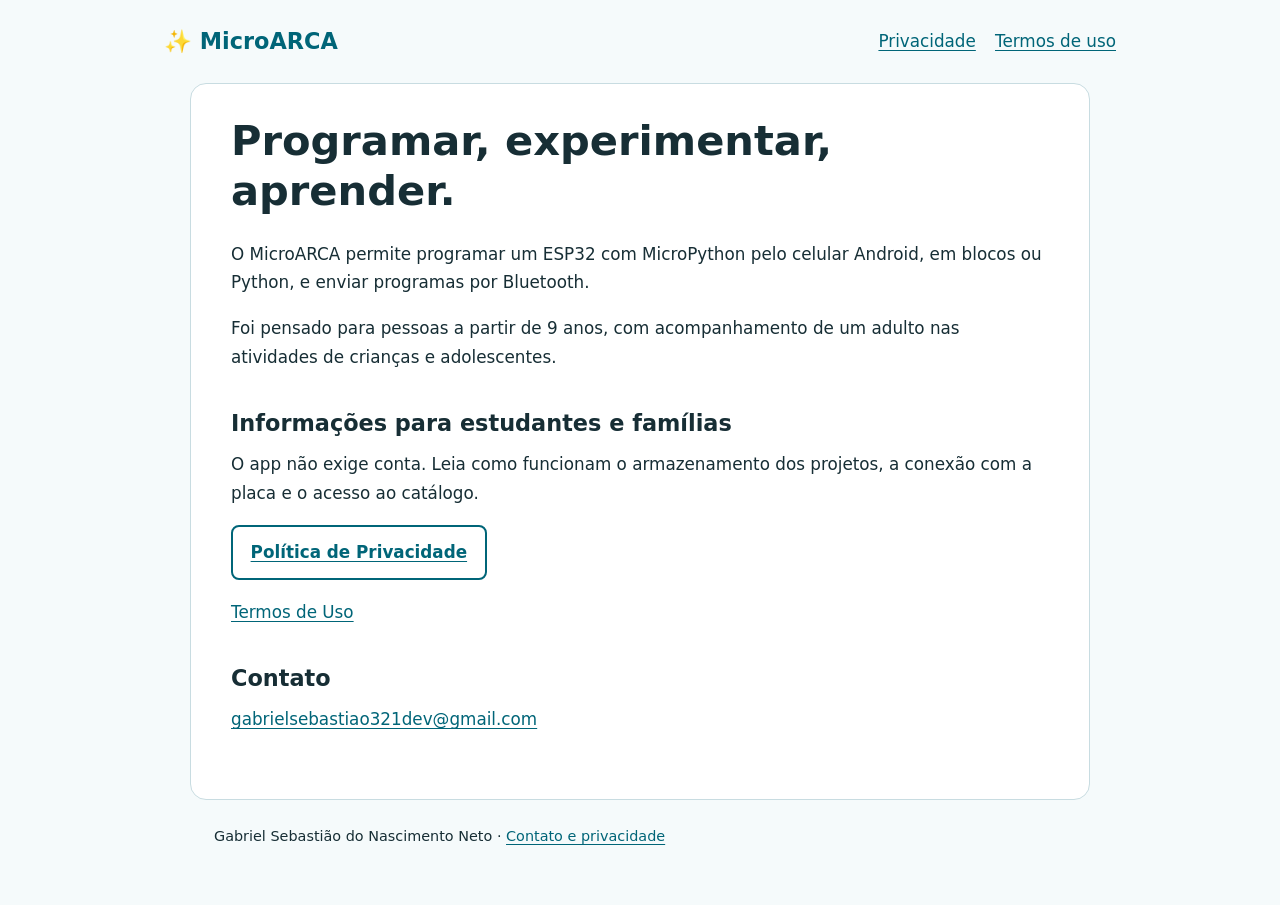
==== index.html @ bb189a87 "Publica" ====
<!doctype html>
<html lang="pt-BR"><head><meta charset="utf-8"><meta name="viewport" content="width=device-width,initial-scale=1">
<title>Projeto educacional — MicroARCA</title><meta name="description" content="Informações do projeto educacional MicroARCA.">
<link rel="stylesheet" href="./style.css"></head><body>
<header><a href="./index.html">✨ MicroARCA</a><nav aria-label="Documentos"><a href="./privacidade/">Privacidade</a><a href="./termos/">Termos de uso</a></nav></header>
<main><h1>Programar, experimentar, aprender.</h1>
<p>O MicroARCA permite programar um ESP32 com MicroPython pelo celular Android, em blocos ou Python, e enviar programas por Bluetooth.</p>
<p>Foi pensado para pessoas a partir de 9 anos, com acompanhamento de um adulto nas atividades de crianças e adolescentes.</p>
<h2>Informações para estudantes e famílias</h2><p>O app não exige conta. Leia como funcionam o armazenamento dos projetos, a conexão com a placa e o acesso ao catálogo.</p>
<p><a class="primary" href="privacidade/">Política de Privacidade</a></p><p><a href="termos/">Termos de Uso</a></p>
<h2>Contato</h2><p><a href="mailto:gabrielsebastiao321dev@gmail.com">gabrielsebastiao321dev@gmail.com</a></p></main><footer>Gabriel Sebastião do Nascimento Neto · <a href="mailto:gabrielsebastiao321dev@gmail.com">Contato e privacidade</a></footer></body></html>
---- style.css ----
:root{color-scheme:light dark;--bg:#f5fafb;--fg:#172e35;--card:#fff;--link:#006578;--line:#c8dce1}
*{box-sizing:border-box}body{margin:0;background:var(--bg);color:var(--fg);font:1.05rem/1.7 system-ui,sans-serif}
a{color:var(--link);text-underline-offset:.2em;overflow-wrap:anywhere}a:focus-visible{outline:3px solid #dc9500;outline-offset:4px}
header{max-width:1000px;margin:auto;padding:1.4rem 1.5rem;display:flex;gap:1rem;justify-content:space-between;align-items:center;flex-wrap:wrap}
header>a{font-size:1.4rem;font-weight:750;text-decoration:none}nav{display:flex;gap:1.2rem;flex-wrap:wrap}
main{max-width:900px;margin:0 auto;padding:2rem 2.5rem 3rem;background:var(--card);border:1px solid var(--line);border-radius:16px}
h1{font-size:clamp(1.8rem,5vw,2.6rem);line-height:1.2;margin:0 0 1.5rem}h2{font-size:1.4rem;line-height:1.35;margin:2.3rem 0 .75rem}p{margin:0 0 1.1rem}
footer{max-width:900px;margin:1.5rem auto;padding:0 1.5rem 2rem;font-size:.9rem}.primary{display:inline-block;padding:.7rem 1.1rem;border:2px solid var(--link);border-radius:8px;font-weight:650}
@media(max-width:600px){main{margin:0 .7rem;padding:1.5rem 1.1rem}header{padding:1rem}nav{gap:1rem}}
@media(prefers-color-scheme:dark){:root{--bg:#122026;--fg:#e0edf1;--card:#1c3038;--link:#70d9ec;--line:#3e5a66}}
@media print{header,footer{display:none}main{border:0;padding:0}body{background:#fff;color:#000}a{color:#000}}
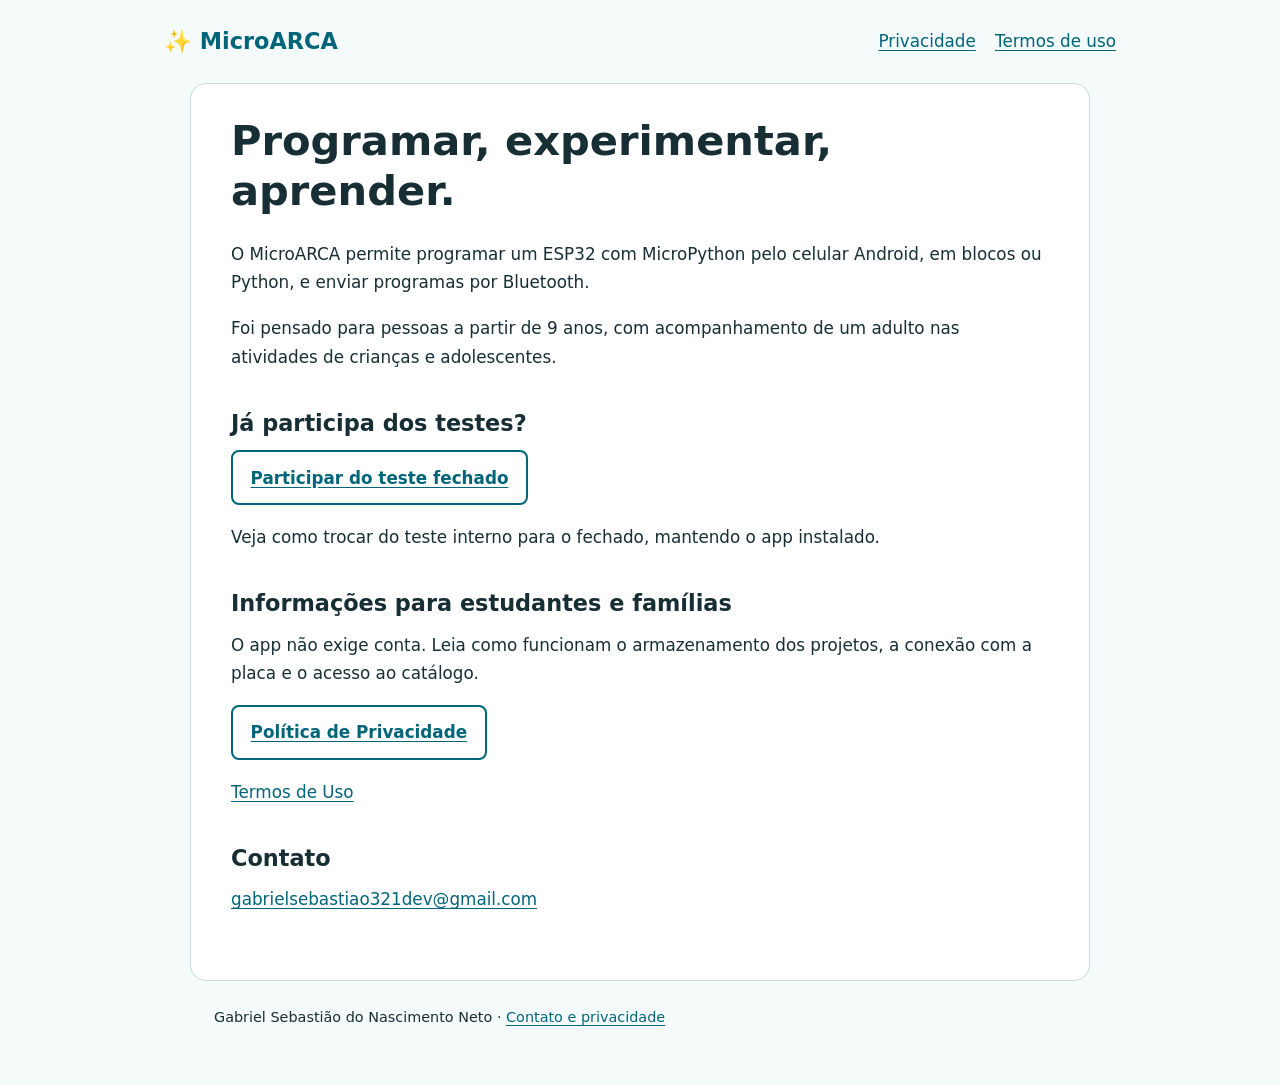
==== commit 029840b6: "Publica guia para participar do teste fechado" ====
--- a/index.html
+++ b/index.html
@@ -1,11 +1,12 @@
-<!doctype html>
-<html lang="pt-BR"><head><meta charset="utf-8"><meta name="viewport" content="width=device-width,initial-scale=1">
-<title>Projeto educacional — MicroARCA</title><meta name="description" content="Informações do projeto educacional MicroARCA.">
-<link rel="stylesheet" href="./style.css"></head><body>
-<header><a href="./index.html">✨ MicroARCA</a><nav aria-label="Documentos"><a href="./privacidade/">Privacidade</a><a href="./termos/">Termos de uso</a></nav></header>
-<main><h1>Programar, experimentar, aprender.</h1>
-<p>O MicroARCA permite programar um ESP32 com MicroPython pelo celular Android, em blocos ou Python, e enviar programas por Bluetooth.</p>
-<p>Foi pensado para pessoas a partir de 9 anos, com acompanhamento de um adulto nas atividades de crianças e adolescentes.</p>
-<h2>Informações para estudantes e famílias</h2><p>O app não exige conta. Leia como funcionam o armazenamento dos projetos, a conexão com a placa e o acesso ao catálogo.</p>
-<p><a class="primary" href="privacidade/">Política de Privacidade</a></p><p><a href="termos/">Termos de Uso</a></p>
+<!doctype html>
+<html lang="pt-BR"><head><meta charset="utf-8"><meta name="viewport" content="width=device-width,initial-scale=1">
+<title>Projeto educacional — MicroARCA</title><meta name="description" content="Informações do projeto educacional MicroARCA.">
+<link rel="stylesheet" href="./style.css"></head><body>
+<header><a href="./index.html">✨ MicroARCA</a><nav aria-label="Documentos"><a href="./privacidade/">Privacidade</a><a href="./termos/">Termos de uso</a></nav></header>
+<main><h1>Programar, experimentar, aprender.</h1>
+<p>O MicroARCA permite programar um ESP32 com MicroPython pelo celular Android, em blocos ou Python, e enviar programas por Bluetooth.</p>
+<p>Foi pensado para pessoas a partir de 9 anos, com acompanhamento de um adulto nas atividades de crianças e adolescentes.</p>
+<h2>Já participa dos testes?</h2><p><a class="primary" href="teste/">Participar do teste fechado</a></p><p>Veja como trocar do teste interno para o fechado, mantendo o app instalado.</p>
+<h2>Informações para estudantes e famílias</h2><p>O app não exige conta. Leia como funcionam o armazenamento dos projetos, a conexão com a placa e o acesso ao catálogo.</p>
+<p><a class="primary" href="privacidade/">Política de Privacidade</a></p><p><a href="termos/">Termos de Uso</a></p>
 <h2>Contato</h2><p><a href="mailto:gabrielsebastiao321dev@gmail.com">gabrielsebastiao321dev@gmail.com</a></p></main><footer>Gabriel Sebastião do Nascimento Neto · <a href="mailto:gabrielsebastiao321dev@gmail.com">Contato e privacidade</a></footer></body></html>
--- a/style.css
+++ b/style.css
@@ -6,6 +6,7 @@
 main{max-width:900px;margin:0 auto;padding:2rem 2.5rem 3rem;background:var(--card);border:1px solid var(--line);border-radius:16px}
 h1{font-size:clamp(1.8rem,5vw,2.6rem);line-height:1.2;margin:0 0 1.5rem}h2{font-size:1.4rem;line-height:1.35;margin:2.3rem 0 .75rem}p{margin:0 0 1.1rem}
 footer{max-width:900px;margin:1.5rem auto;padding:0 1.5rem 2rem;font-size:.9rem}.primary{display:inline-block;padding:.7rem 1.1rem;border:2px solid var(--link);border-radius:8px;font-weight:650}
+.notice{padding:1rem 1.2rem;border-left:4px solid var(--link);background:var(--bg);border-radius:8px;margin:1.5rem 0}.notice p{margin:.35rem 0 0}.steps{padding-left:1.5rem}.steps li{padding-left:.4rem;margin-bottom:2rem}.steps h2{margin-top:1.6rem}.hint{font-size:.95rem;margin-top:.85rem}.new-tab{font-size:.85em;font-weight:400}
 @media(max-width:600px){main{margin:0 .7rem;padding:1.5rem 1.1rem}header{padding:1rem}nav{gap:1rem}}
 @media(prefers-color-scheme:dark){:root{--bg:#122026;--fg:#e0edf1;--card:#1c3038;--link:#70d9ec;--line:#3e5a66}}
 @media print{header,footer{display:none}main{border:0;padding:0}body{background:#fff;color:#000}a{color:#000}}
